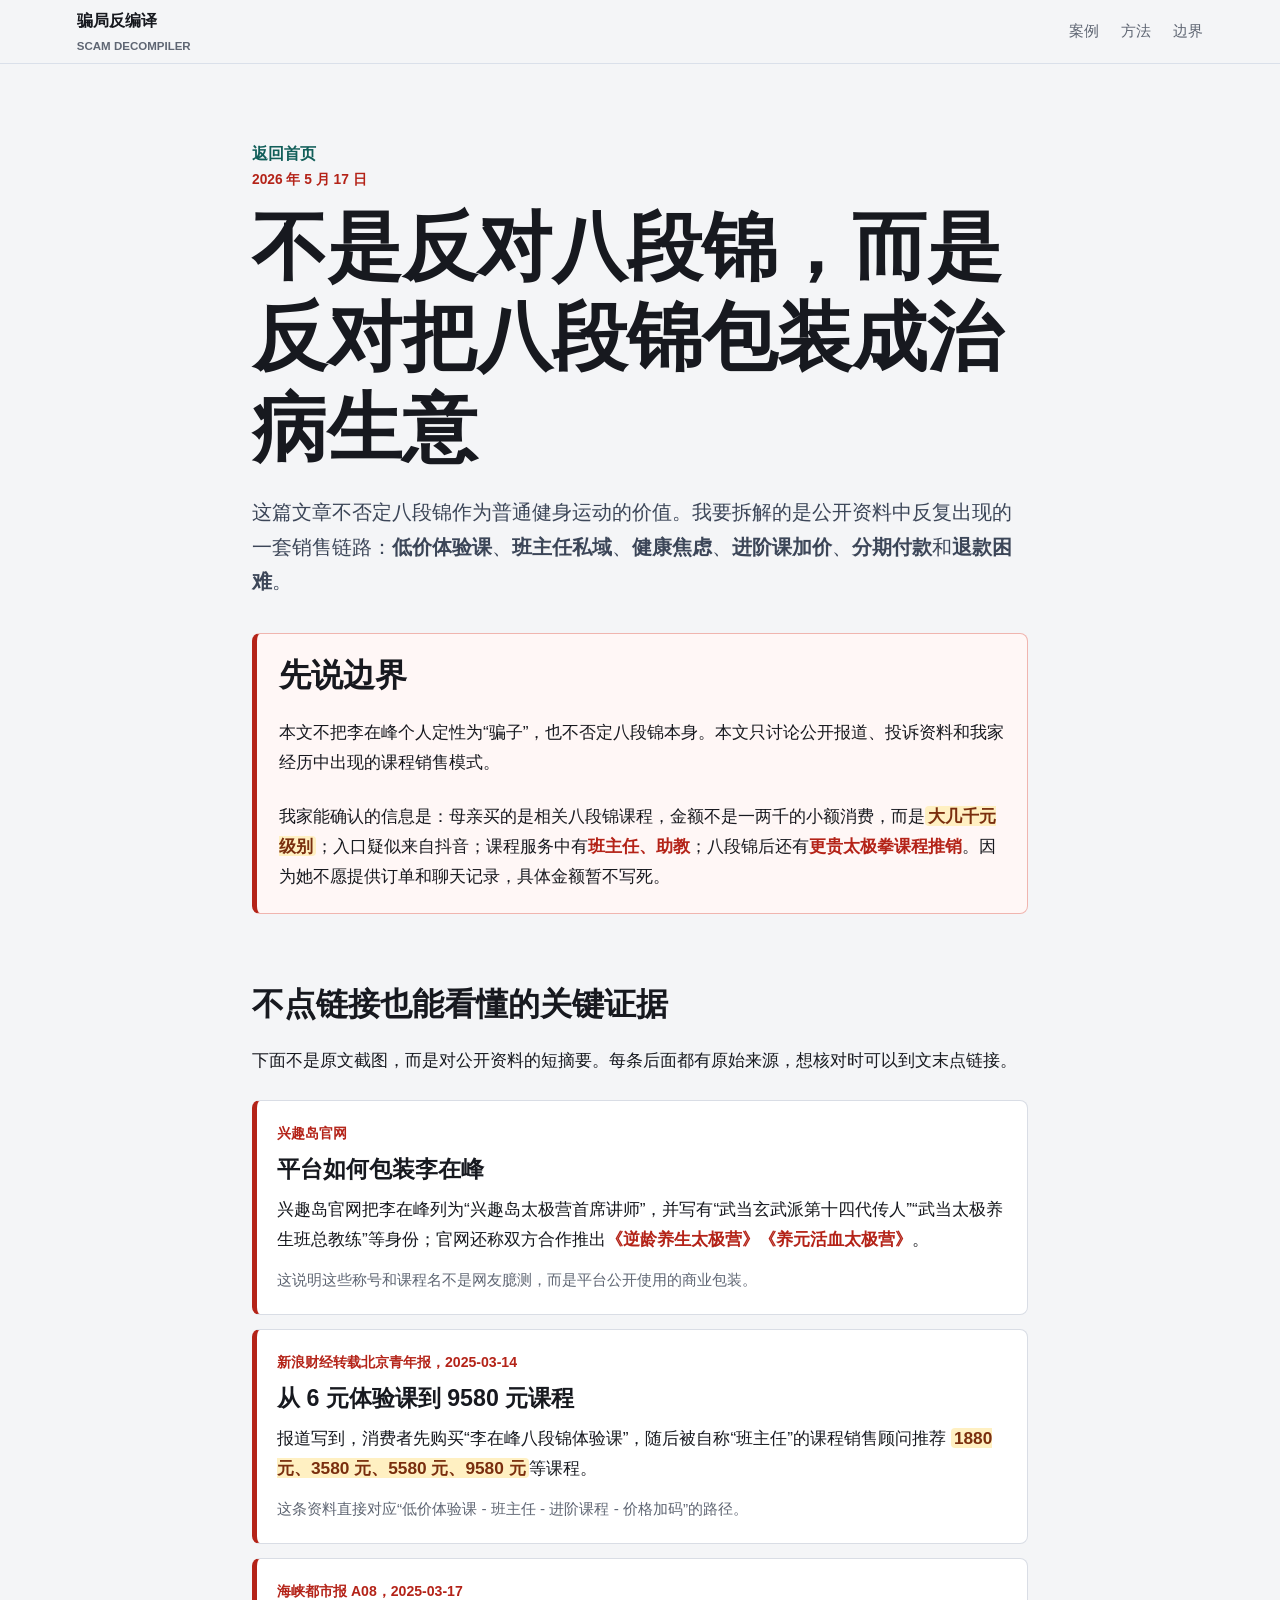
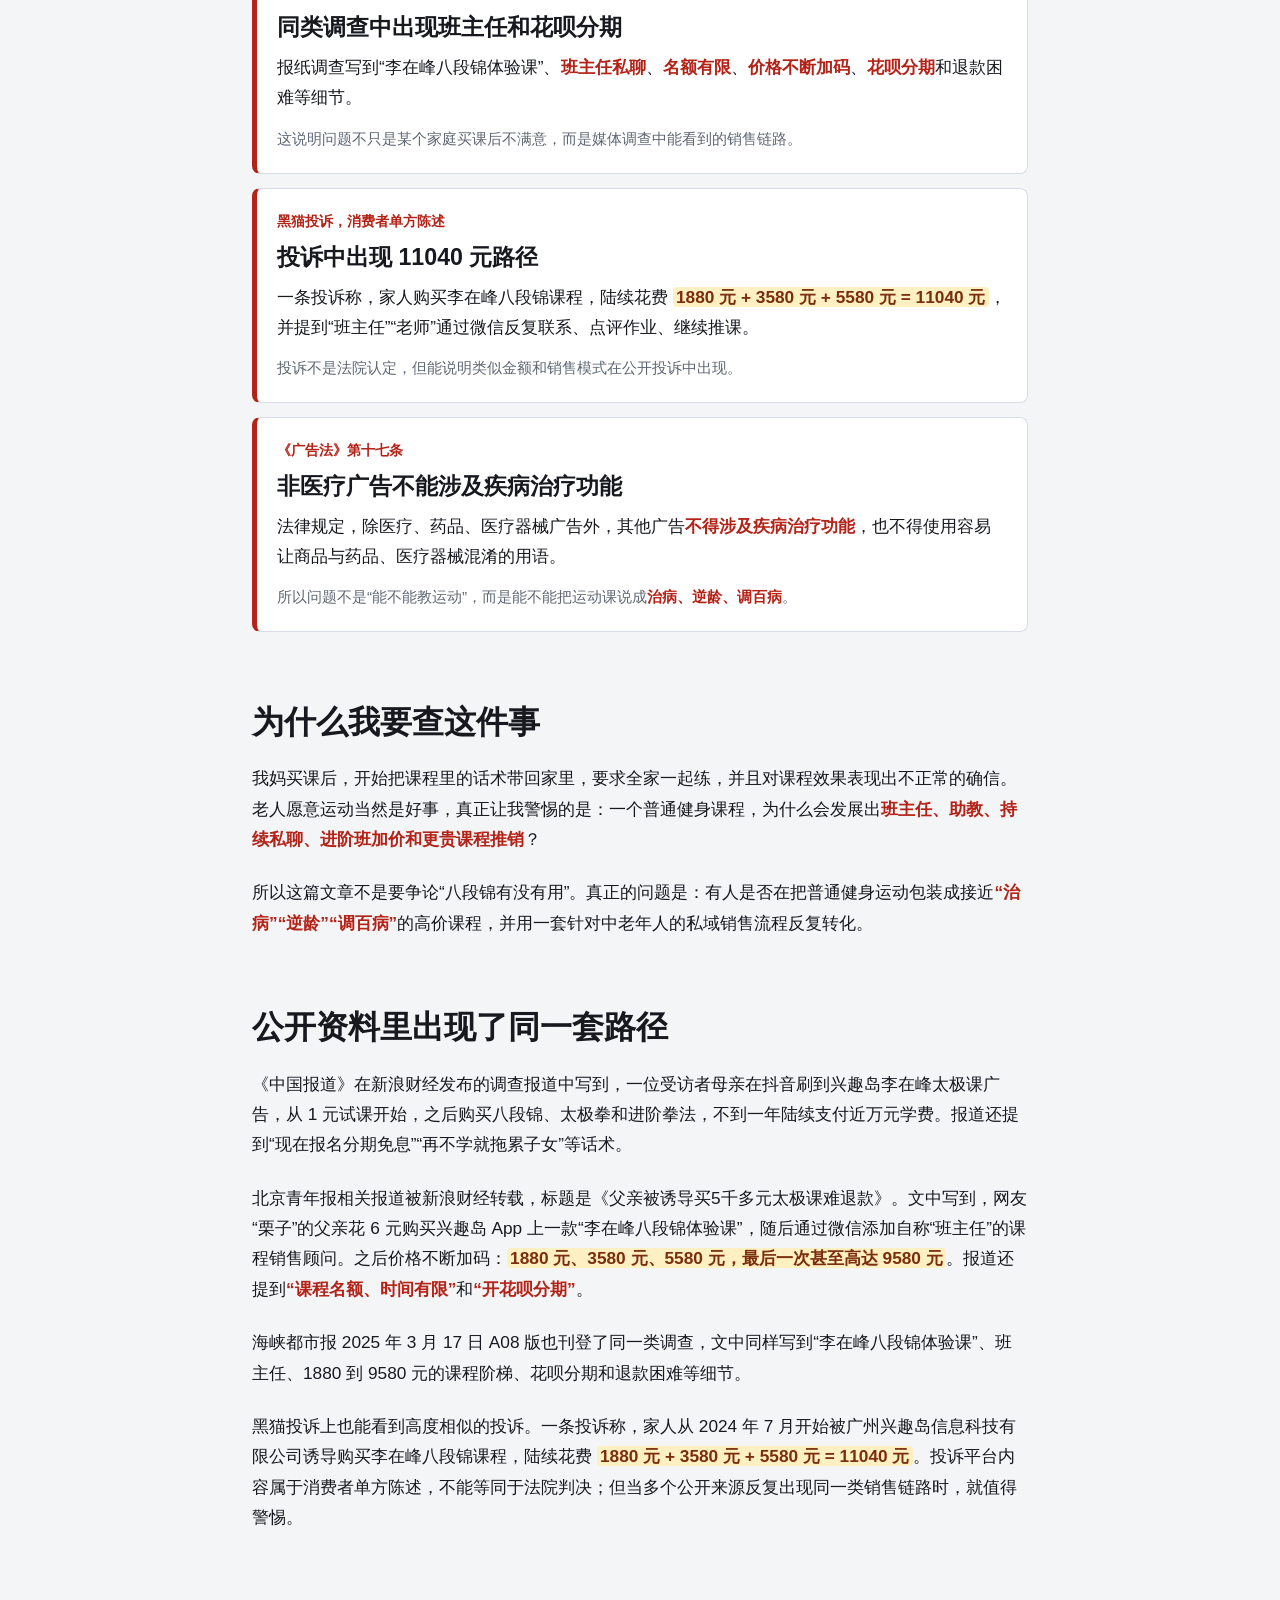
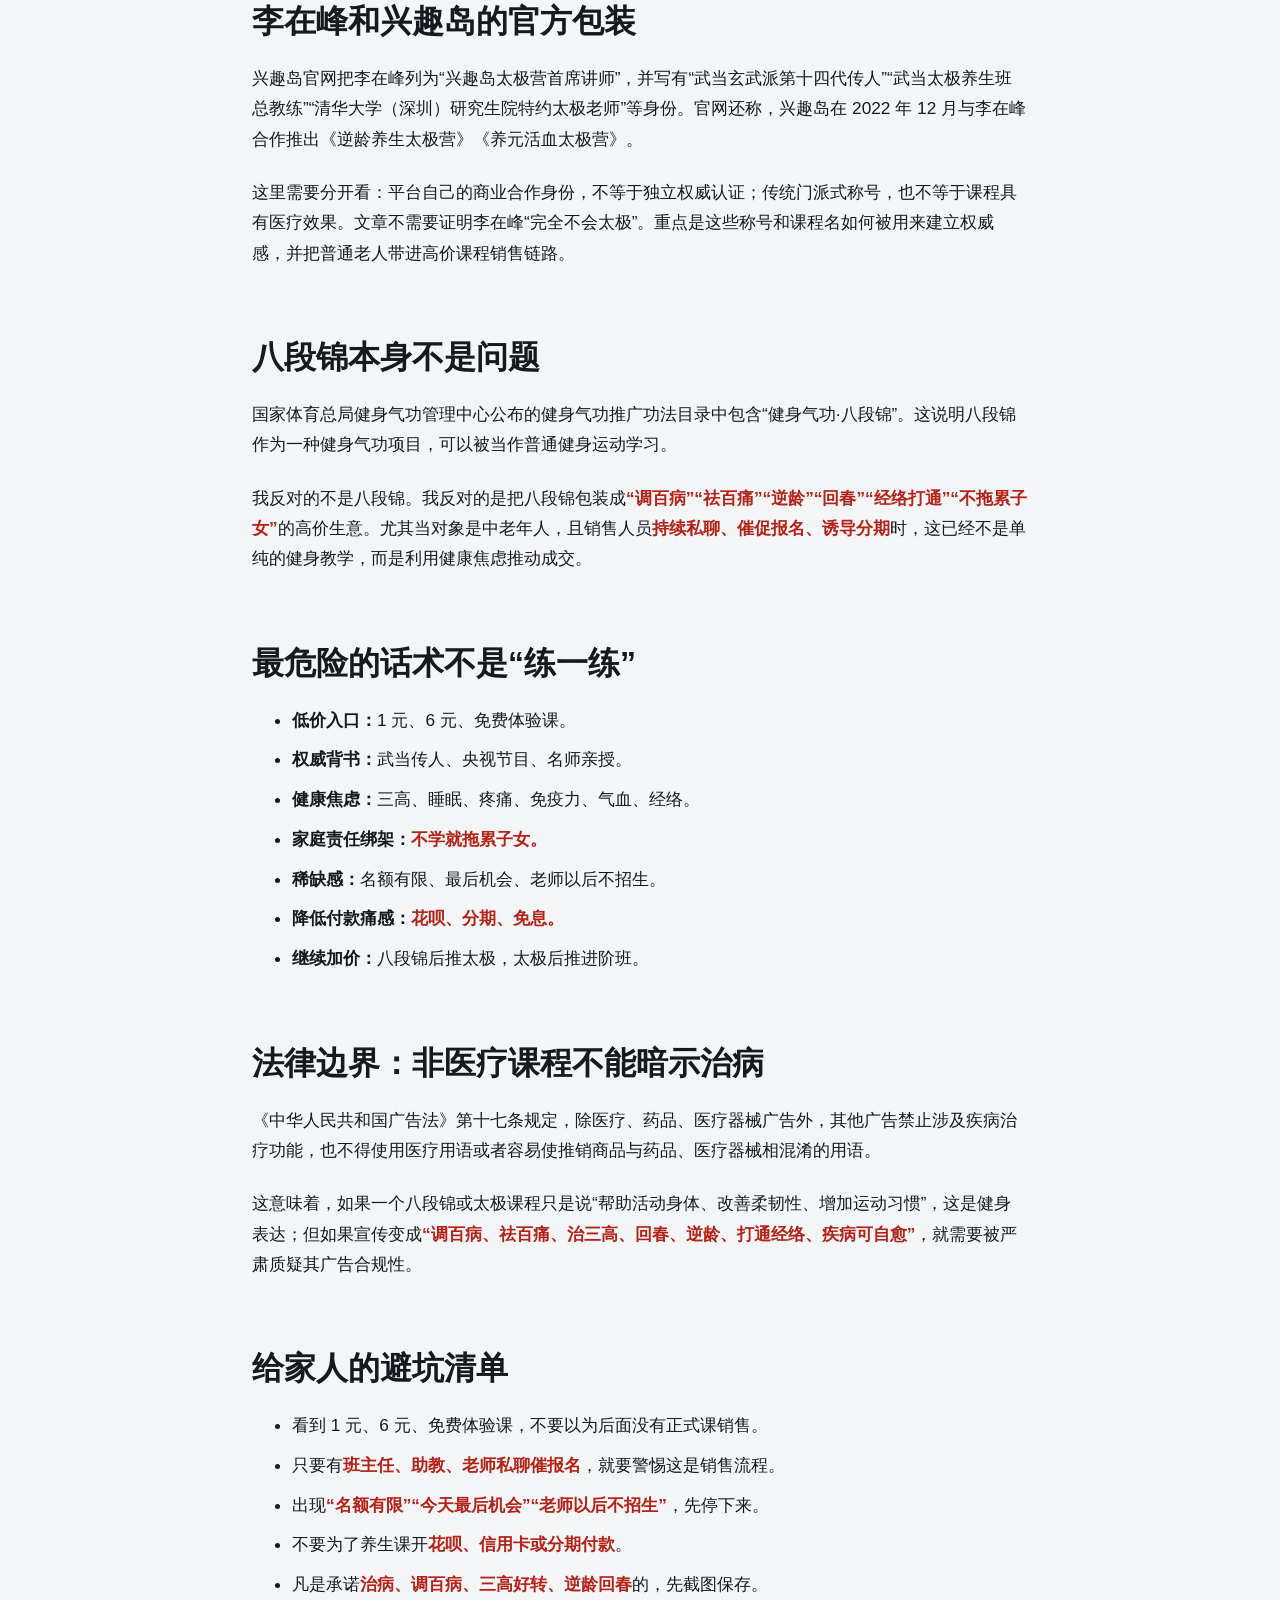
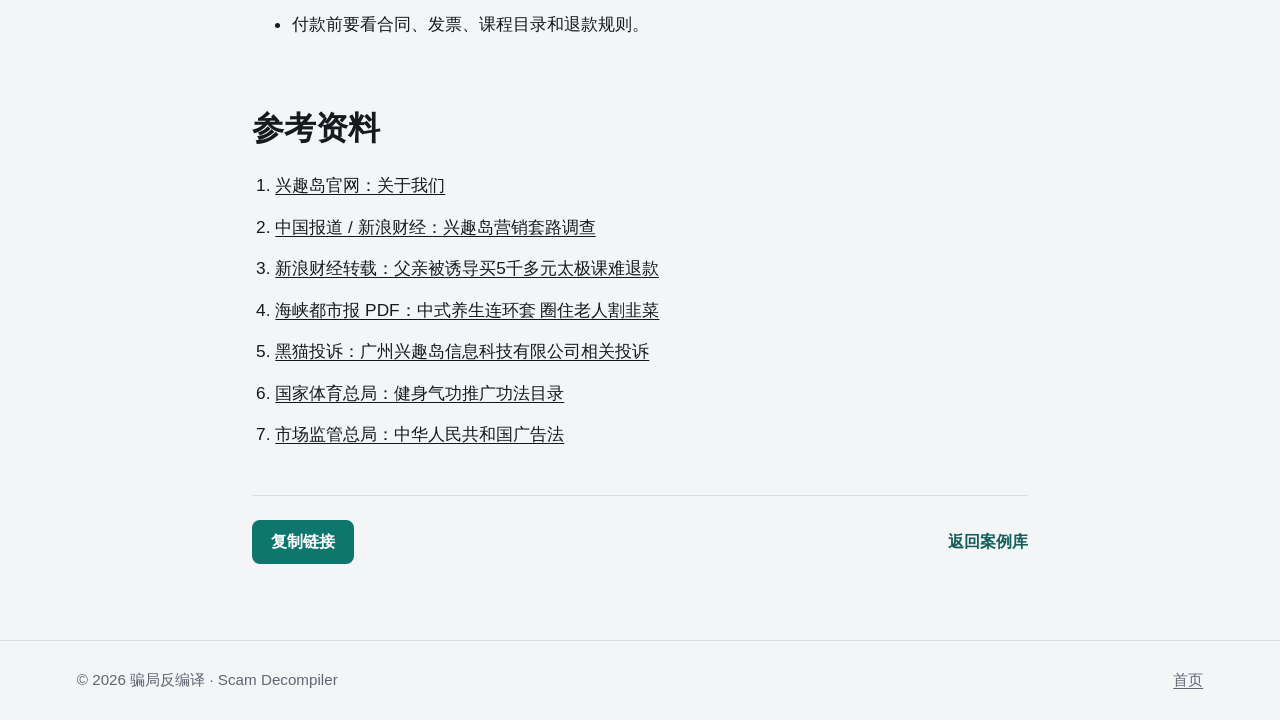
==== articles/li-zaifeng-baduanjin.html @ 398442a9 "Initial scam decompiler site" ====
<!doctype html>
<html lang="zh-CN">
<head>
  <meta charset="utf-8">
  <meta name="viewport" content="width=device-width, initial-scale=1">
  <title>不是反对八段锦，而是反对把八段锦包装成治病生意 · 骗局反编译</title>
  <meta name="description" content="拆解李在峰 / 兴趣岛八段锦和太极课公开资料中出现的低价体验、班主任私域、进阶课加价、健康焦虑和退款困难模式。">
  <link rel="canonical" href="https://scam-decompiler.github.io/articles/li-zaifeng-baduanjin.html">

  <meta property="og:type" content="article">
  <meta property="og:locale" content="zh_CN">
  <meta property="og:site_name" content="骗局反编译">
  <meta property="og:title" content="不是反对八段锦，而是反对把八段锦包装成治病生意">
  <meta property="og:description" content="从公开报道和投诉资料看低价体验课、班主任、进阶课加价、花呗分期和健康焦虑话术。">
  <meta property="og:url" content="https://scam-decompiler.github.io/articles/li-zaifeng-baduanjin.html">
  <meta property="og:image" content="https://scam-decompiler.github.io/assets/share-cover.png">
  <meta property="og:image:width" content="1200">
  <meta property="og:image:height" content="630">
  <meta property="og:image:alt" content="骗局反编译封面图，展示证据线索、风险标记和骗局流程拆解">
  <meta property="article:published_time" content="2026-05-17T09:00:00+01:00">
  <meta property="article:author" content="Scam Decompiler">

  <link rel="stylesheet" href="../styles.css">
</head>
<body>
  <header class="site-header">
    <a class="brand" href="../index.html" aria-label="骗局反编译首页">
      <span>骗局反编译</span>
      <small>Scam Decompiler</small>
    </a>
    <nav class="nav" aria-label="主导航">
      <a href="../index.html#cases">案例</a>
      <a href="../index.html#method">方法</a>
      <a href="../index.html#notice">边界</a>
    </nav>
  </header>

  <main>
    <article class="post">
      <header class="post-header">
        <a class="back-link" href="../index.html">返回首页</a>
        <p class="meta">2026 年 5 月 17 日</p>
        <h1>不是反对八段锦，而是反对把八段锦包装成治病生意</h1>
        <p class="post-summary">这篇文章不否定八段锦作为普通健身运动的价值。我要拆解的是公开资料中反复出现的一套销售链路：<strong>低价体验课</strong>、<strong>班主任私域</strong>、<strong>健康焦虑</strong>、<strong>进阶课加价</strong>、<strong>分期付款</strong>和<strong>退款困难</strong>。</p>
      </header>

      <div class="post-body">
        <aside class="risk-box">
          <h2>先说边界</h2>
          <p>本文不把李在峰个人定性为“骗子”，也不否定八段锦本身。本文只讨论公开报道、投诉资料和我家经历中出现的课程销售模式。</p>
          <p>我家能确认的信息是：母亲买的是相关八段锦课程，金额不是一两千的小额消费，而是<span class="mark">大几千元级别</span>；入口疑似来自抖音；课程服务中有<span class="danger">班主任、助教</span>；八段锦后还有<span class="danger">更贵太极拳课程推销</span>。因为她不愿提供订单和聊天记录，具体金额暂不写死。</p>
        </aside>

        <h2>不点链接也能看懂的关键证据</h2>
        <p>下面不是原文截图，而是对公开资料的短摘要。每条后面都有原始来源，想核对时可以到文末点链接。</p>

        <div class="evidence-list">
          <article>
            <p class="evidence-source">兴趣岛官网</p>
            <h3>平台如何包装李在峰</h3>
            <p>兴趣岛官网把李在峰列为“兴趣岛太极营首席讲师”，并写有“武当玄武派第十四代传人”“武当太极养生班总教练”等身份；官网还称双方合作推出<span class="danger">《逆龄养生太极营》</span><span class="danger">《养元活血太极营》</span>。</p>
            <p class="evidence-note">这说明这些称号和课程名不是网友臆测，而是平台公开使用的商业包装。</p>
          </article>

          <article>
            <p class="evidence-source">新浪财经转载北京青年报，2025-03-14</p>
            <h3>从 6 元体验课到 9580 元课程</h3>
            <p>报道写到，消费者先购买“李在峰八段锦体验课”，随后被自称“班主任”的课程销售顾问推荐 <span class="mark">1880 元、3580 元、5580 元、9580 元</span>等课程。</p>
            <p class="evidence-note">这条资料直接对应“低价体验课 - 班主任 - 进阶课程 - 价格加码”的路径。</p>
          </article>

          <article>
            <p class="evidence-source">海峡都市报 A08，2025-03-17</p>
            <h3>同类调查中出现班主任和花呗分期</h3>
            <p>报纸调查写到“李在峰八段锦体验课”、<span class="danger">班主任私聊</span>、<span class="danger">名额有限</span>、<span class="danger">价格不断加码</span>、<span class="danger">花呗分期</span>和退款困难等细节。</p>
            <p class="evidence-note">这说明问题不只是某个家庭买课后不满意，而是媒体调查中能看到的销售链路。</p>
          </article>

          <article>
            <p class="evidence-source">黑猫投诉，消费者单方陈述</p>
            <h3>投诉中出现 11040 元路径</h3>
            <p>一条投诉称，家人购买李在峰八段锦课程，陆续花费 <span class="mark">1880 元 + 3580 元 + 5580 元 = 11040 元</span>，并提到“班主任”“老师”通过微信反复联系、点评作业、继续推课。</p>
            <p class="evidence-note">投诉不是法院认定，但能说明类似金额和销售模式在公开投诉中出现。</p>
          </article>

          <article>
            <p class="evidence-source">《广告法》第十七条</p>
            <h3>非医疗广告不能涉及疾病治疗功能</h3>
            <p>法律规定，除医疗、药品、医疗器械广告外，其他广告<span class="danger">不得涉及疾病治疗功能</span>，也不得使用容易让商品与药品、医疗器械混淆的用语。</p>
            <p class="evidence-note">所以问题不是“能不能教运动”，而是能不能把运动课说成<span class="danger">治病、逆龄、调百病</span>。</p>
          </article>
        </div>

        <h2>为什么我要查这件事</h2>
        <p>我妈买课后，开始把课程里的话术带回家里，要求全家一起练，并且对课程效果表现出不正常的确信。老人愿意运动当然是好事，真正让我警惕的是：一个普通健身课程，为什么会发展出<span class="danger">班主任、助教、持续私聊、进阶班加价和更贵课程推销</span>？</p>

        <p>所以这篇文章不是要争论“八段锦有没有用”。真正的问题是：有人是否在把普通健身运动包装成接近<span class="danger">“治病”“逆龄”“调百病”</span>的高价课程，并用一套针对中老年人的私域销售流程反复转化。</p>

        <h2>公开资料里出现了同一套路径</h2>
        <p>《中国报道》在新浪财经发布的调查报道中写到，一位受访者母亲在抖音刷到兴趣岛李在峰太极课广告，从 1 元试课开始，之后购买八段锦、太极拳和进阶拳法，不到一年陆续支付近万元学费。报道还提到“现在报名分期免息”“再不学就拖累子女”等话术。</p>

        <p>北京青年报相关报道被新浪财经转载，标题是《父亲被诱导买5千多元太极课难退款》。文中写到，网友“栗子”的父亲花 6 元购买兴趣岛 App 上一款“李在峰八段锦体验课”，随后通过微信添加自称“班主任”的课程销售顾问。之后价格不断加码：<span class="mark">1880 元、3580 元、5580 元，最后一次甚至高达 9580 元</span>。报道还提到<span class="danger">“课程名额、时间有限”</span>和<span class="danger">“开花呗分期”</span>。</p>

        <p>海峡都市报 2025 年 3 月 17 日 A08 版也刊登了同一类调查，文中同样写到“李在峰八段锦体验课”、班主任、1880 到 9580 元的课程阶梯、花呗分期和退款困难等细节。</p>

        <p>黑猫投诉上也能看到高度相似的投诉。一条投诉称，家人从 2024 年 7 月开始被广州兴趣岛信息科技有限公司诱导购买李在峰八段锦课程，陆续花费 <span class="mark">1880 元 + 3580 元 + 5580 元 = 11040 元</span>。投诉平台内容属于消费者单方陈述，不能等同于法院判决；但当多个公开来源反复出现同一类销售链路时，就值得警惕。</p>

        <h2>李在峰和兴趣岛的官方包装</h2>
        <p>兴趣岛官网把李在峰列为“兴趣岛太极营首席讲师”，并写有“武当玄武派第十四代传人”“武当太极养生班总教练”“清华大学（深圳）研究生院特约太极老师”等身份。官网还称，兴趣岛在 2022 年 12 月与李在峰合作推出《逆龄养生太极营》《养元活血太极营》。</p>

        <p>这里需要分开看：平台自己的商业合作身份，不等于独立权威认证；传统门派式称号，也不等于课程具有医疗效果。文章不需要证明李在峰“完全不会太极”。重点是这些称号和课程名如何被用来建立权威感，并把普通老人带进高价课程销售链路。</p>

        <h2>八段锦本身不是问题</h2>
        <p>国家体育总局健身气功管理中心公布的健身气功推广功法目录中包含“健身气功·八段锦”。这说明八段锦作为一种健身气功项目，可以被当作普通健身运动学习。</p>

        <p>我反对的不是八段锦。我反对的是把八段锦包装成<span class="danger">“调百病”“祛百痛”“逆龄”“回春”“经络打通”“不拖累子女”</span>的高价生意。尤其当对象是中老年人，且销售人员<span class="danger">持续私聊、催促报名、诱导分期</span>时，这已经不是单纯的健身教学，而是利用健康焦虑推动成交。</p>

        <h2>最危险的话术不是“练一练”</h2>
        <ul>
          <li><strong>低价入口：</strong>1 元、6 元、免费体验课。</li>
          <li><strong>权威背书：</strong>武当传人、央视节目、名师亲授。</li>
          <li><strong>健康焦虑：</strong>三高、睡眠、疼痛、免疫力、气血、经络。</li>
          <li><strong>家庭责任绑架：</strong><span class="danger">不学就拖累子女。</span></li>
          <li><strong>稀缺感：</strong>名额有限、最后机会、老师以后不招生。</li>
          <li><strong>降低付款痛感：</strong><span class="danger">花呗、分期、免息。</span></li>
          <li><strong>继续加价：</strong>八段锦后推太极，太极后推进阶班。</li>
        </ul>

        <h2>法律边界：非医疗课程不能暗示治病</h2>
        <p>《中华人民共和国广告法》第十七条规定，除医疗、药品、医疗器械广告外，其他广告禁止涉及疾病治疗功能，也不得使用医疗用语或者容易使推销商品与药品、医疗器械相混淆的用语。</p>

        <p>这意味着，如果一个八段锦或太极课程只是说“帮助活动身体、改善柔韧性、增加运动习惯”，这是健身表达；但如果宣传变成<span class="danger">“调百病、祛百痛、治三高、回春、逆龄、打通经络、疾病可自愈”</span>，就需要被严肃质疑其广告合规性。</p>

        <h2>给家人的避坑清单</h2>
        <ul>
          <li>看到 1 元、6 元、免费体验课，不要以为后面没有正式课销售。</li>
          <li>只要有<span class="danger">班主任、助教、老师私聊催报名</span>，就要警惕这是销售流程。</li>
          <li>出现<span class="danger">“名额有限”“今天最后机会”“老师以后不招生”</span>，先停下来。</li>
          <li>不要为了养生课开<span class="danger">花呗、信用卡或分期付款</span>。</li>
          <li>凡是承诺<span class="danger">治病、调百病、三高好转、逆龄回春</span>的，先截图保存。</li>
          <li>付款前要看合同、发票、课程目录和退款规则。</li>
        </ul>

        <h2>参考资料</h2>
        <ol class="source-list">
          <li><a href="https://www.xingqudao.cn/about" target="_blank" rel="noopener">兴趣岛官网：关于我们</a></li>
          <li><a href="https://finance.sina.com.cn/chanjing/gsnews/2025-04-22/doc-inetzraw0890213.shtml" target="_blank" rel="noopener">中国报道 / 新浪财经：兴趣岛营销套路调查</a></li>
          <li><a href="https://finance.sina.com.cn/jjxw/2025-03-14/doc-inepqsvs4015266.shtml" target="_blank" rel="noopener">新浪财经转载：父亲被诱导买5千多元太极课难退款</a></li>
          <li><a href="https://hxdsb.fjdaily.com/pc/att/202503/17/68b7a41c-9c60-43f2-85d6-e7e9de621188.pdf" target="_blank" rel="noopener">海峡都市报 PDF：中式养生连环套 圈住老人割韭菜</a></li>
          <li><a href="https://tousu.sina.com.cn/grp_comp/view/G17377184439" target="_blank" rel="noopener">黑猫投诉：广州兴趣岛信息科技有限公司相关投诉</a></li>
          <li><a href="https://www.sport.gov.cn/n315/n20001395/c20007670/content.html" target="_blank" rel="noopener">国家体育总局：健身气功推广功法目录</a></li>
          <li><a href="https://www.samr.gov.cn/zw/zfxxgk/fdzdgknr/fgs/art/2023/art_5474cf75173c45d6a0379730fb4e8d97.html" target="_blank" rel="noopener">市场监管总局：中华人民共和国广告法</a></li>
        </ol>
      </div>

      <footer class="post-footer">
        <button class="copy-button" type="button" data-copy-link>复制链接</button>
        <a class="read-link" href="../index.html#cases">返回案例库</a>
      </footer>
    </article>
  </main>

  <footer class="site-footer">
    <p>© 2026 骗局反编译 · Scam Decompiler</p>
    <a href="../index.html">首页</a>
  </footer>

  <script src="../script.js"></script>
</body>
</html>
---- styles.css ----
:root {
  color-scheme: light;
  --bg: #f4f5f7;
  --paper: #ffffff;
  --ink: #17191f;
  --muted: #5f6673;
  --line: #d9dde5;
  --teal: #0f766e;
  --teal-dark: #115e59;
  --red: #b42318;
  --amber: #b7791f;
  --blue: #1f4e79;
  --shadow: 0 18px 42px rgba(23, 25, 31, 0.1);
  font-family: -apple-system, BlinkMacSystemFont, "Segoe UI", "PingFang SC", "Microsoft YaHei", "Noto Sans CJK SC", sans-serif;
}

* {
  box-sizing: border-box;
}

html {
  scroll-behavior: smooth;
}

body {
  margin: 0;
  color: var(--ink);
  background: var(--bg);
  line-height: 1.75;
}

a {
  color: inherit;
  text-decoration-thickness: 0.08em;
  text-underline-offset: 0.18em;
}

img {
  display: block;
  max-width: 100%;
}

.site-header {
  position: sticky;
  top: 0;
  z-index: 10;
  display: flex;
  align-items: center;
  justify-content: space-between;
  min-height: 64px;
  padding: 0 6vw;
  border-bottom: 1px solid rgba(216, 222, 232, 0.9);
  background: rgba(244, 245, 247, 0.94);
  backdrop-filter: blur(14px);
}

.brand {
  display: grid;
  gap: 1px;
  color: var(--ink);
  font-size: 1rem;
  font-weight: 800;
  letter-spacing: 0;
  text-decoration: none;
}

.brand small {
  color: var(--muted);
  font-size: 0.72rem;
  font-weight: 700;
  text-transform: uppercase;
}

.nav {
  display: flex;
  gap: 22px;
  color: var(--muted);
  font-size: 0.95rem;
}

.nav a {
  text-decoration: none;
}

.nav a:hover,
.brand:hover,
.read-link:hover,
.back-link:hover {
  color: var(--teal);
}

.hero {
  min-height: 72vh;
  padding: clamp(48px, 8vw, 94px) 6vw;
  border-bottom: 1px solid var(--line);
  background:
    linear-gradient(135deg, rgba(255,255,255,0.72), rgba(244,245,247,0.95)),
    repeating-linear-gradient(90deg, rgba(31,78,121,0.08) 0 1px, transparent 1px 80px),
    repeating-linear-gradient(0deg, rgba(15,118,110,0.06) 0 1px, transparent 1px 80px);
}

.hero-copy {
  max-width: 860px;
}

.eyebrow,
.meta {
  margin: 0 0 10px;
  color: var(--red);
  font-size: 0.86rem;
  font-weight: 700;
}

h1,
h2,
h3,
p {
  overflow-wrap: anywhere;
}

h1,
h2,
h3 {
  margin: 0;
  color: var(--ink);
  line-height: 1.2;
  letter-spacing: 0;
}

.hero h1 {
  max-width: 820px;
  font-size: clamp(2.8rem, 8vw, 6.5rem);
  line-height: 1.02;
}

.lead,
.post-summary {
  margin: 22px 0 0;
  color: #3c4658;
  font-size: clamp(1.04rem, 1.8vw, 1.24rem);
}

.hero-actions {
  display: flex;
  flex-wrap: wrap;
  gap: 12px;
  margin-top: 34px;
}

.button,
.copy-button {
  display: inline-flex;
  align-items: center;
  justify-content: center;
  min-height: 44px;
  padding: 0 18px;
  border: 1px solid transparent;
  border-radius: 8px;
  font: inherit;
  font-weight: 800;
  text-decoration: none;
  cursor: pointer;
}

.button.primary,
.copy-button {
  color: #fff;
  background: var(--teal);
}

.button.primary:hover,
.copy-button:hover {
  background: var(--teal-dark);
}

.button.secondary {
  color: var(--ink);
  border-color: var(--line);
  background: #fff;
}

.button.secondary:hover {
  border-color: var(--teal);
  color: var(--teal-dark);
}

.hero-media {
  margin: 0;
}

.hero-media img,
.post-cover {
  width: 100%;
  aspect-ratio: 1200 / 630;
  object-fit: cover;
  border: 1px solid var(--line);
  border-radius: 8px;
  box-shadow: var(--shadow);
}

.section {
  padding: clamp(48px, 8vw, 92px) 6vw;
}

.section-head {
  max-width: 680px;
  margin-bottom: 28px;
}

.section h2 {
  font-size: clamp(1.8rem, 4vw, 3.2rem);
}

.article-list {
  display: grid;
  grid-template-columns: repeat(auto-fit, minmax(min(100%, 280px), 1fr));
  gap: 18px;
}

.article-card {
  display: flex;
  min-height: 260px;
  flex-direction: column;
  justify-content: space-between;
  padding: 24px;
  border: 1px solid var(--line);
  border-radius: 8px;
  background: var(--paper);
}

.article-card.featured {
  border-top: 5px solid var(--red);
}

.article-card h3 {
  margin: 0 0 12px;
  font-size: clamp(1.18rem, 2vw, 1.55rem);
}

.article-card h3 a {
  text-decoration: none;
}

.article-card p:not(.meta) {
  margin: 0;
  color: var(--muted);
}

.read-link,
.back-link {
  color: var(--teal-dark);
  font-weight: 800;
  text-decoration: none;
}

.method {
  border-top: 1px solid var(--line);
  background: #fff;
}

.method-grid {
  display: grid;
  grid-template-columns: repeat(4, minmax(0, 1fr));
  gap: 16px;
}

.method-grid article {
  min-height: 260px;
  padding: 22px;
  border: 1px solid var(--line);
  border-radius: 8px;
  background: #fbfcfe;
}

.method-grid span {
  display: inline-block;
  margin-bottom: 34px;
  color: var(--red);
  font-size: 0.82rem;
  font-weight: 900;
}

.method-grid h3 {
  margin-bottom: 12px;
  font-size: 1.16rem;
}

.method-grid p {
  margin: 0;
  color: var(--muted);
}

.notice {
  background: #17191f;
}

.notice-panel {
  display: grid;
  grid-template-columns: minmax(0, 0.8fr) minmax(280px, 1.2fr);
  gap: clamp(26px, 5vw, 64px);
  align-items: start;
  color: #fff;
}

.notice-panel h2 {
  color: #fff;
}

.notice-panel ul {
  margin: 0;
  padding-left: 1.2em;
  color: #d7dbe3;
}

.notice-panel li + li,
.post-body li + li {
  margin-top: 0.55em;
}

.notes {
  display: grid;
  gap: 12px;
  margin: 0;
}

.notes div {
  display: grid;
  grid-template-columns: 92px minmax(0, 1fr);
  gap: 16px;
  padding: 18px 0;
  border-bottom: 1px solid var(--line);
}

.notes dt {
  color: var(--ink);
  font-weight: 800;
}

.notes dd {
  margin: 0;
  color: var(--muted);
}

.site-footer {
  display: flex;
  justify-content: space-between;
  gap: 18px;
  padding: 26px 6vw;
  border-top: 1px solid var(--line);
  color: var(--muted);
  font-size: 0.95rem;
}

.site-footer p {
  margin: 0;
}

.post {
  max-width: 820px;
  margin: 0 auto;
  padding: clamp(34px, 6vw, 76px) 22px;
}

.post-header {
  margin-bottom: 34px;
}

.post-header h1 {
  margin-top: 10px;
  font-size: clamp(2.15rem, 6vw, 4.7rem);
}

.post-cover {
  margin-top: 30px;
}

.post-figure {
  margin: 30px 0 0;
}

.post-figure img {
  width: 100%;
  height: auto;
  border: 1px solid var(--line);
  border-radius: 8px;
  background: #fff;
  box-shadow: var(--shadow);
}

.post-figure figcaption {
  margin-top: 10px;
  color: var(--muted);
  font-size: 0.92rem;
  line-height: 1.55;
}

.post-body {
  font-size: 1.08rem;
}

.post-body p {
  margin: 0 0 1.35em;
}

.post-body h2 {
  margin: 2.2em 0 0.7em;
  font-size: clamp(1.42rem, 3vw, 2rem);
}

blockquote {
  margin: 2em 0;
  padding: 18px 22px;
  border-left: 4px solid var(--red);
  background: #fff5f4;
  color: #22313f;
}

blockquote p {
  margin: 0;
}

.post-footer {
  display: flex;
  flex-wrap: wrap;
  align-items: center;
  justify-content: space-between;
  gap: 16px;
  margin-top: 46px;
  padding-top: 24px;
  border-top: 1px solid var(--line);
}

.risk-box {
  margin: 0 0 2.4em;
  padding: 22px;
  border: 1px solid #f0b5af;
  border-left: 5px solid var(--red);
  border-radius: 8px;
  background: #fff7f6;
}

.risk-box h2 {
  margin-top: 0;
}

.risk-box p:last-child {
  margin-bottom: 0;
}

.commentary-post .post-body strong {
  color: var(--red);
  font-weight: 900;
}

.commentary-line {
  margin: 1.6em 0;
  padding: 18px 20px;
  border-left: 5px solid var(--teal);
  border-radius: 8px;
  background: #effaf8;
  color: #173d38;
  font-weight: 900;
}

.evidence-list {
  display: grid;
  gap: 14px;
  margin: 24px 0 2.2em;
}

.evidence-list article {
  margin: 0;
  padding: 20px;
  border: 1px solid var(--line);
  border-left: 5px solid var(--red);
  border-radius: 8px;
  background: #fff;
}

.evidence-list h3 {
  margin: 4px 0 10px;
  font-size: clamp(1.15rem, 2.4vw, 1.45rem);
}

.evidence-list p {
  margin-bottom: 0.75em;
}

.evidence-list p:last-child {
  margin-bottom: 0;
}

.evidence-source {
  color: var(--red);
  font-size: 0.88rem;
  font-weight: 900;
}

.evidence-note {
  color: var(--muted);
  font-size: 0.96rem;
}

.danger {
  color: var(--red);
  font-weight: 900;
}

.mark {
  display: inline;
  padding: 0 0.18em;
  border-radius: 4px;
  background: #fff0c2;
  color: #7a2e0e;
  font-weight: 900;
}

.source-list {
  padding-left: 1.35em;
}

.source-list li {
  margin-bottom: 0.65em;
}

@media (max-width: 900px) {
  .hero,
  .article-list,
  .method-grid,
  .notice-panel {
    grid-template-columns: 1fr;
  }

  .hero {
    min-height: auto;
  }
}

@media (max-width: 560px) {
  .site-header,
  .site-footer {
    padding-right: 18px;
    padding-left: 18px;
  }

  .site-header {
    align-items: flex-start;
    min-height: 76px;
    flex-direction: column;
    justify-content: center;
    gap: 4px;
  }

  .hero,
  .section {
    padding-right: 18px;
    padding-left: 18px;
  }

  .hero h1 {
    font-size: clamp(2.7rem, 20vw, 4.8rem);
  }

  .article-card {
    min-height: 220px;
    padding: 20px;
  }

  .notes div {
    grid-template-columns: 1fr;
    gap: 4px;
  }

  .site-footer {
    flex-direction: column;
  }
}
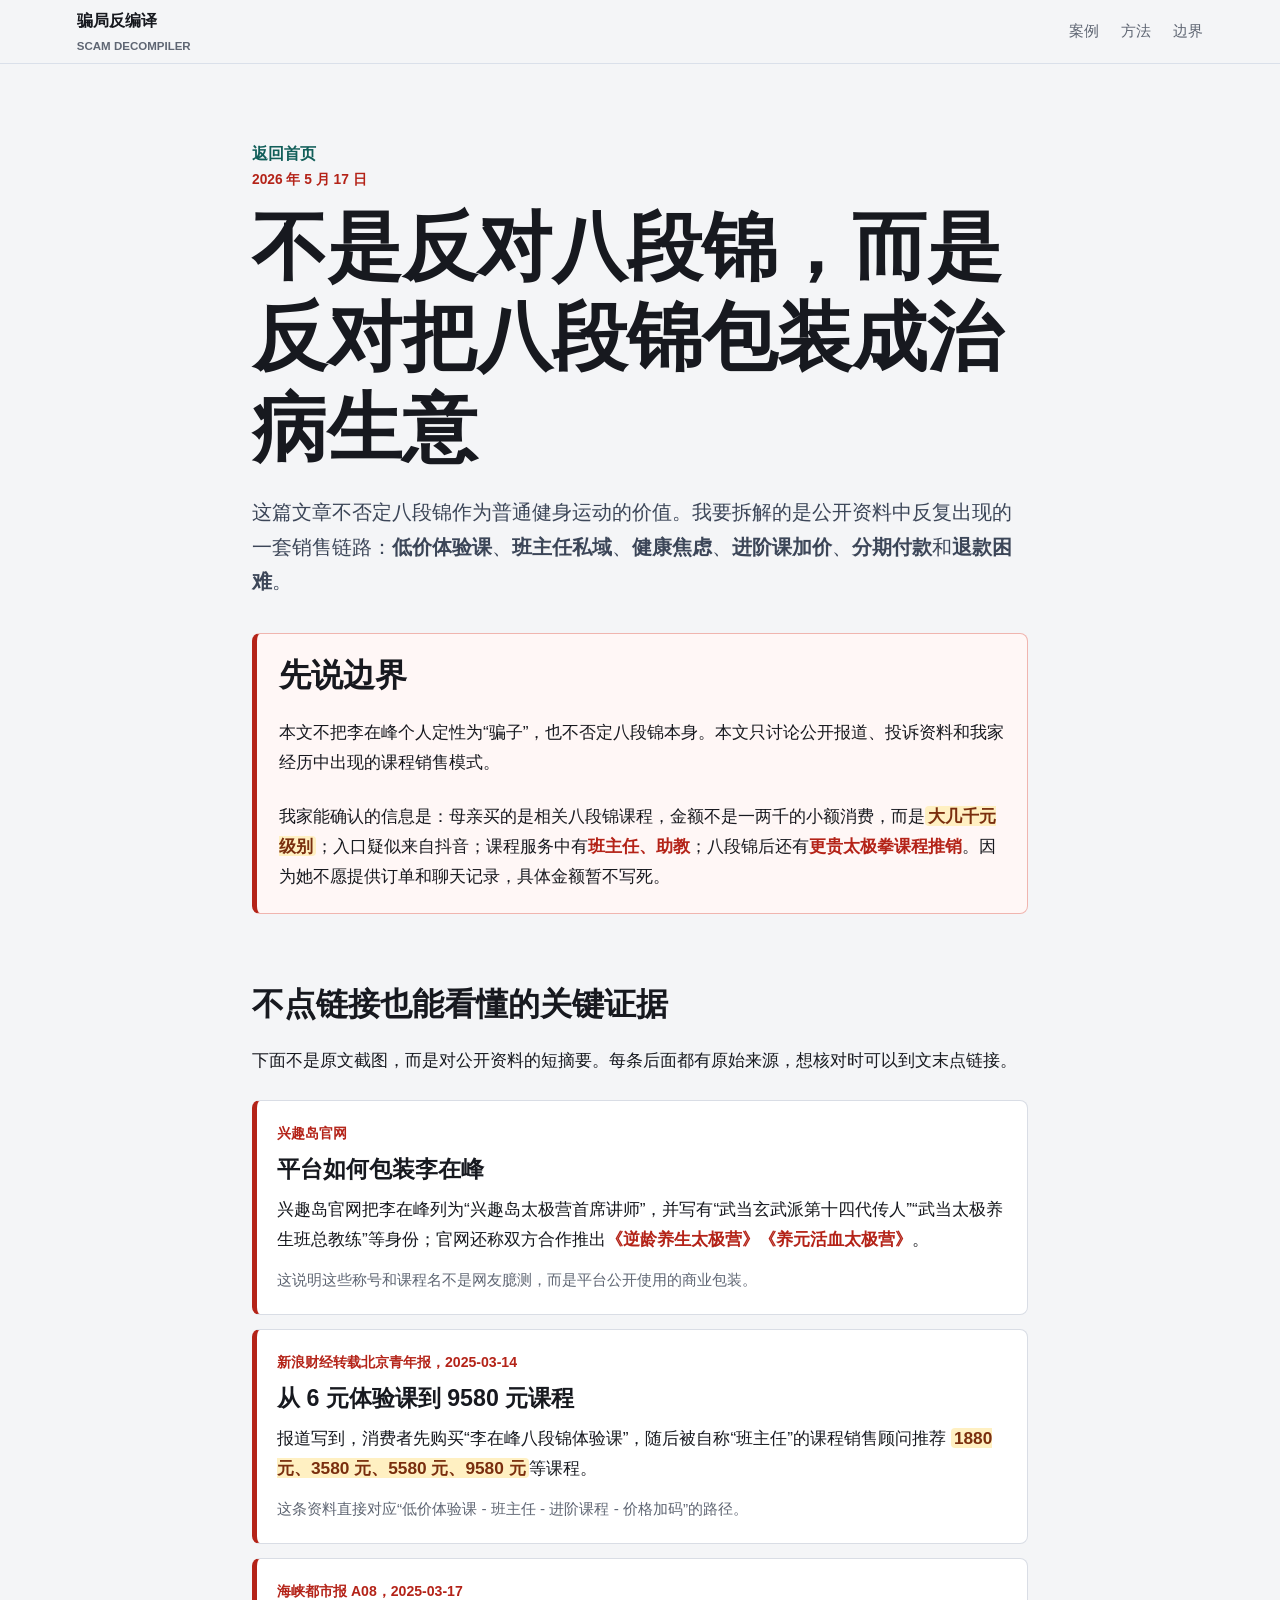
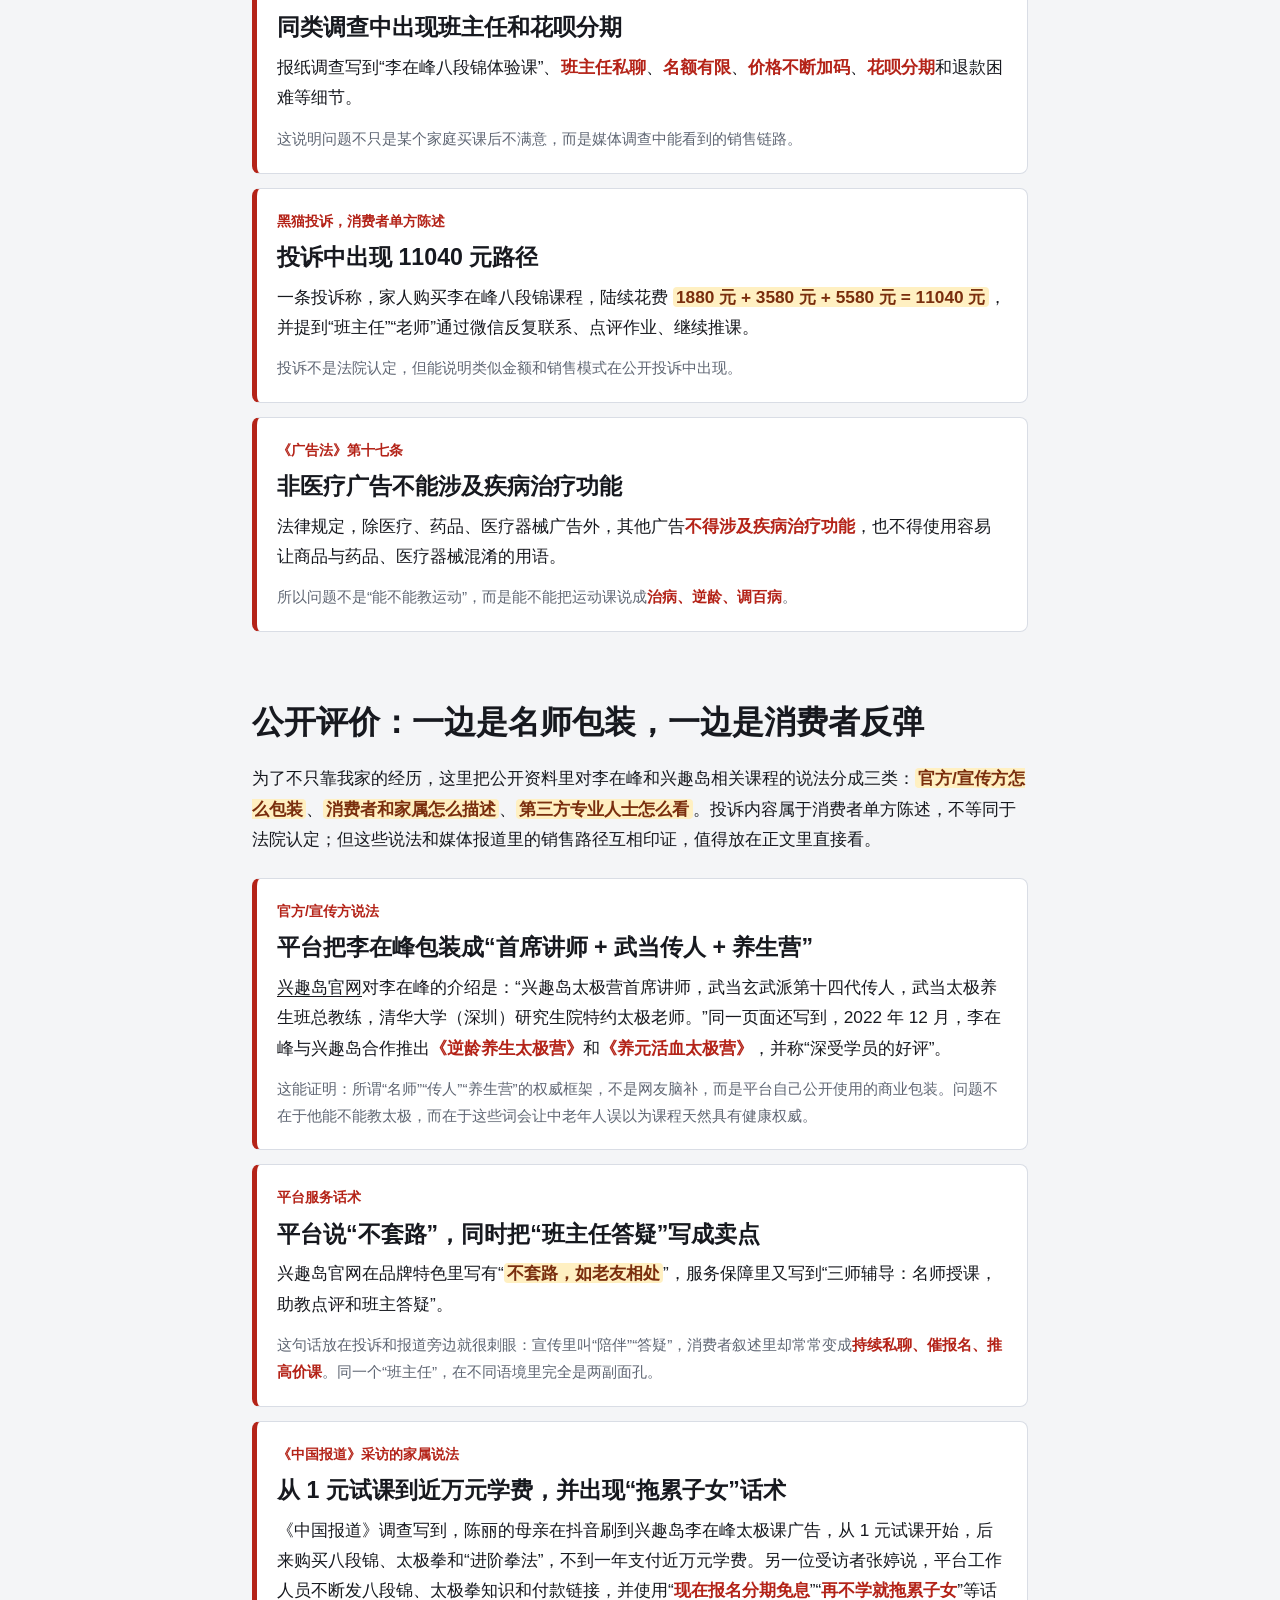
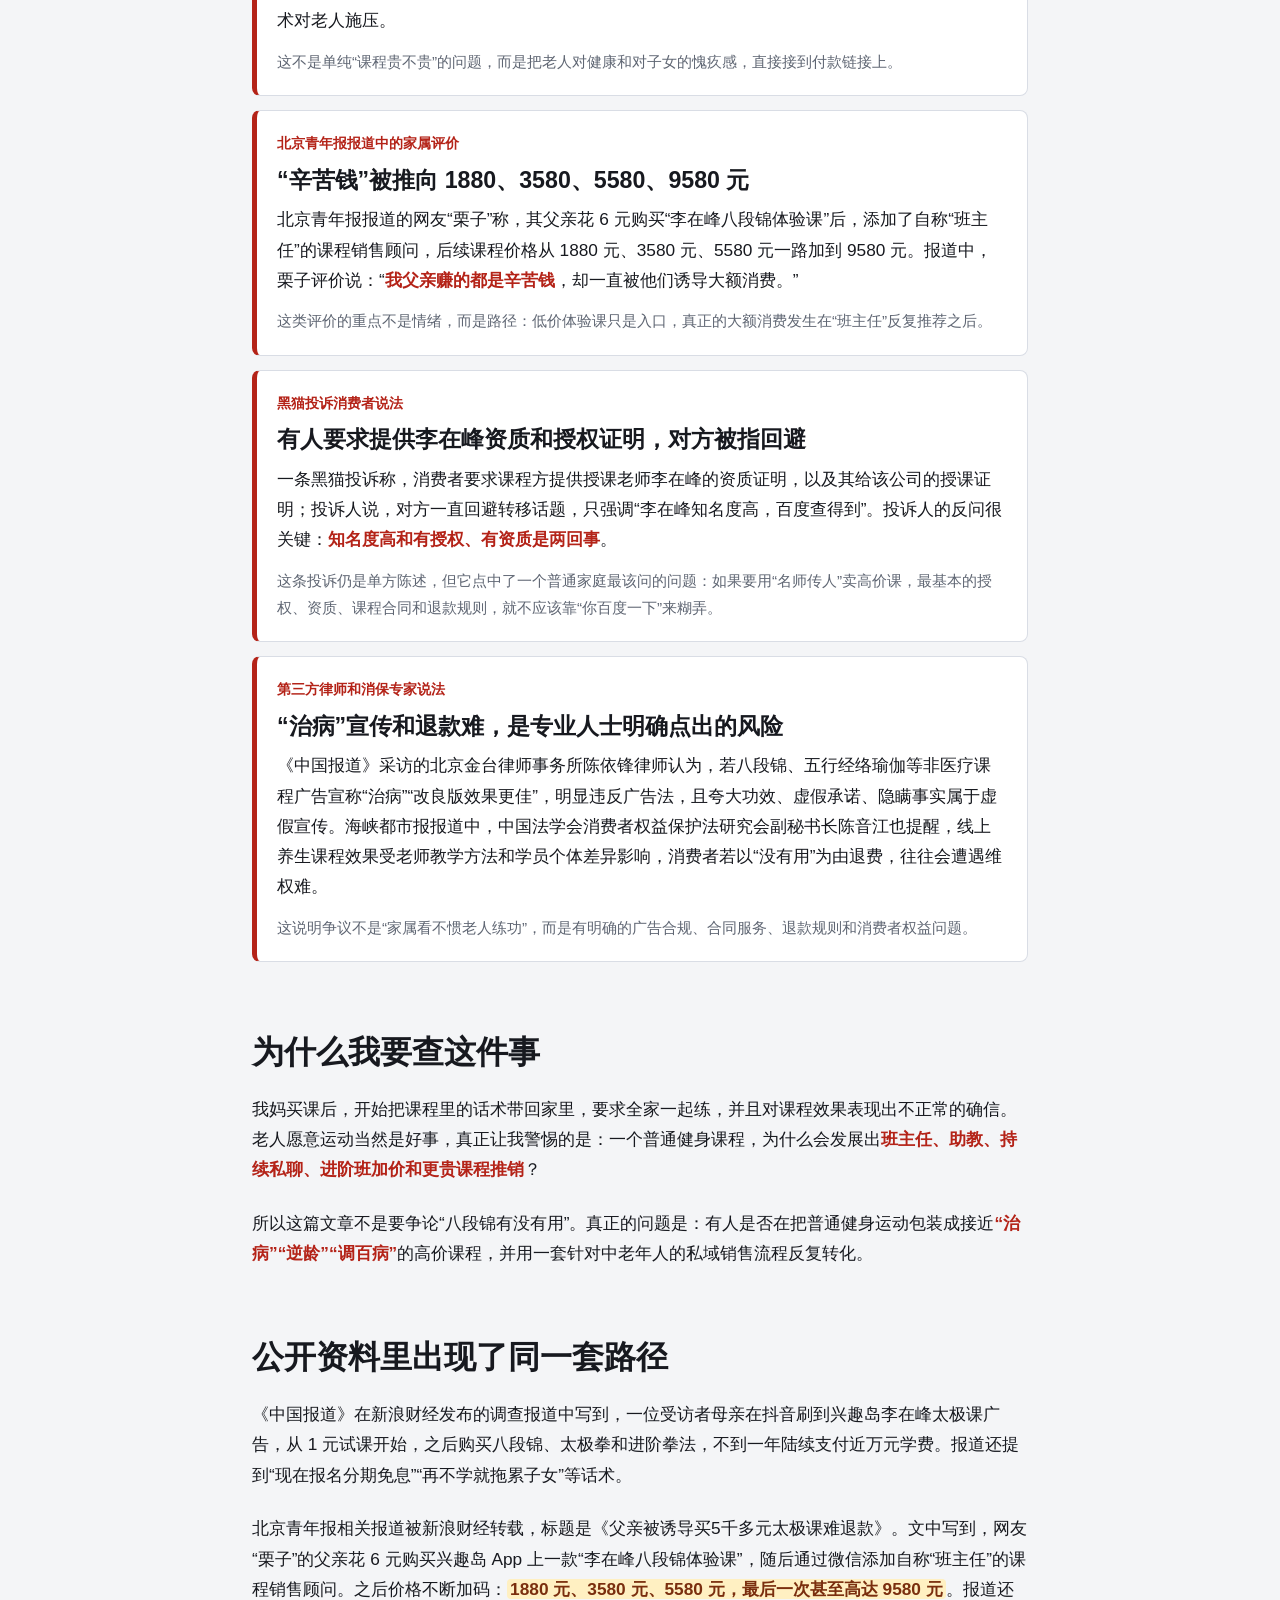
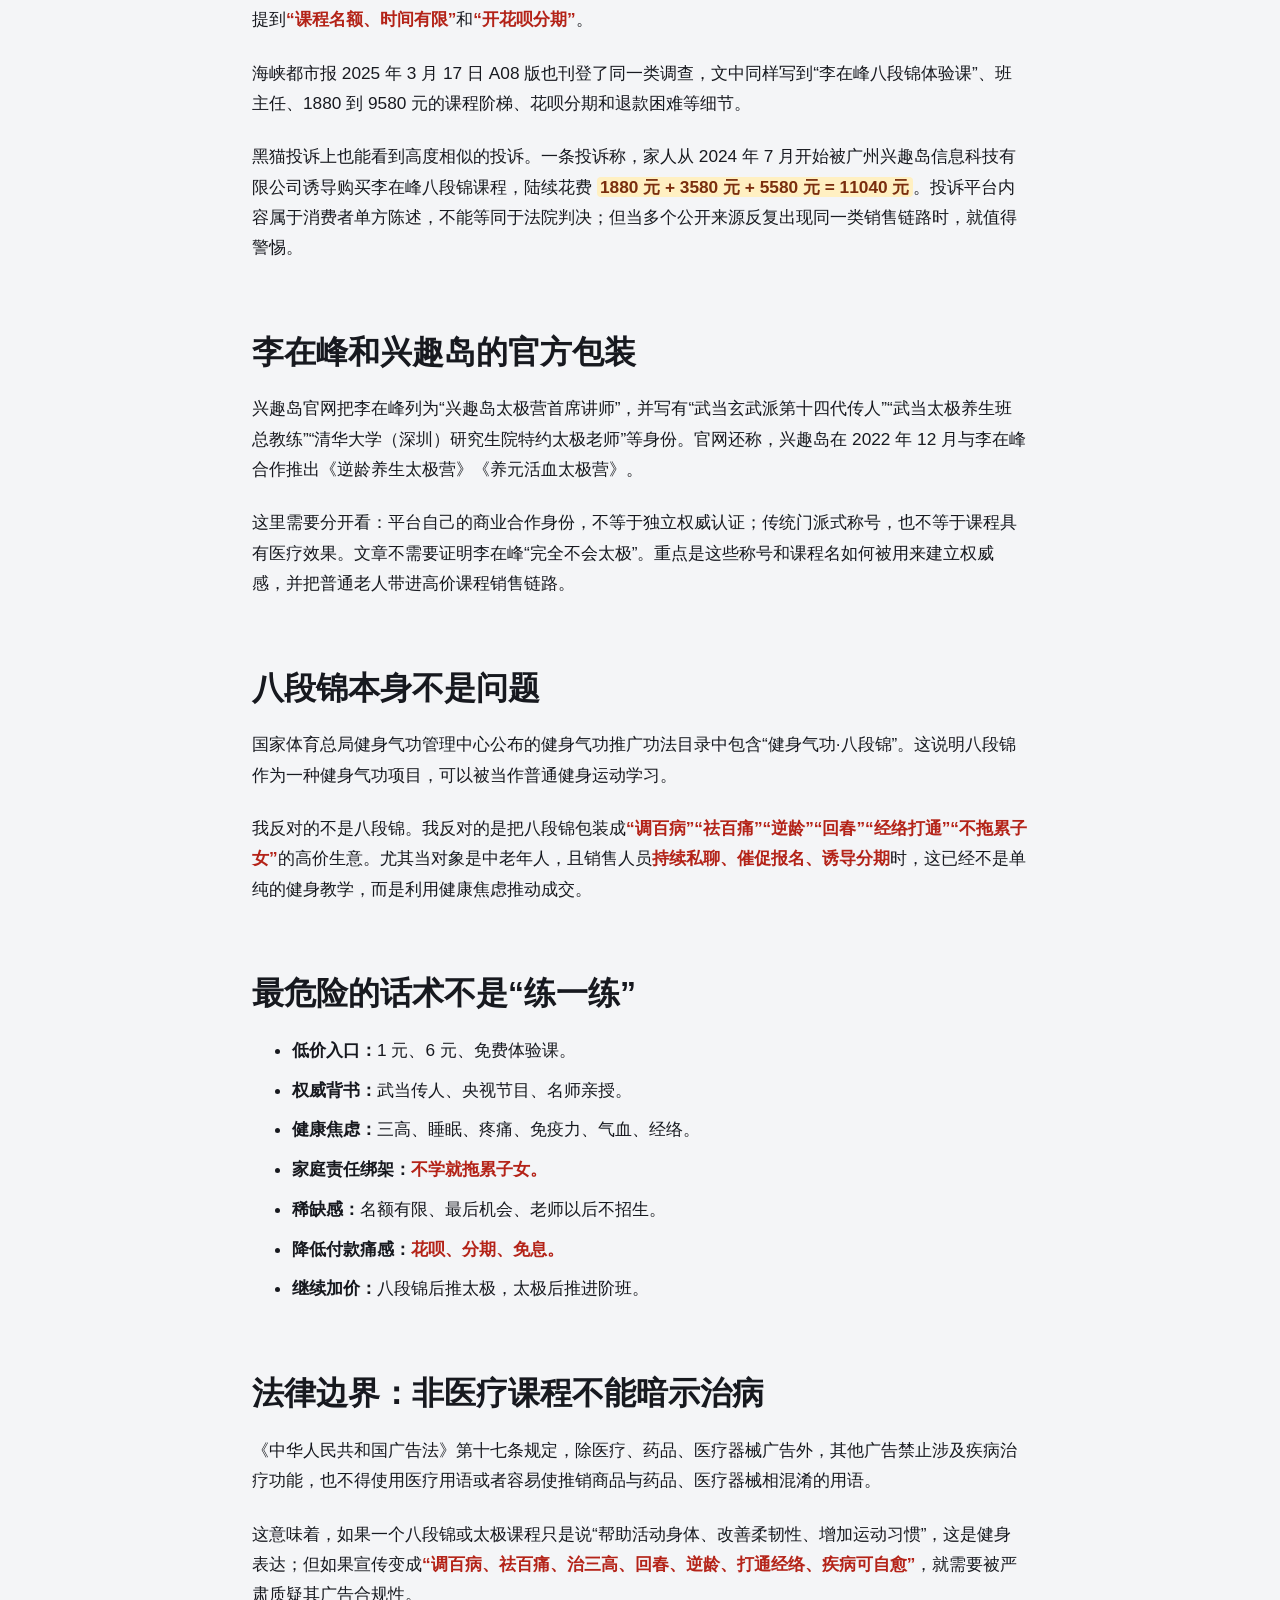
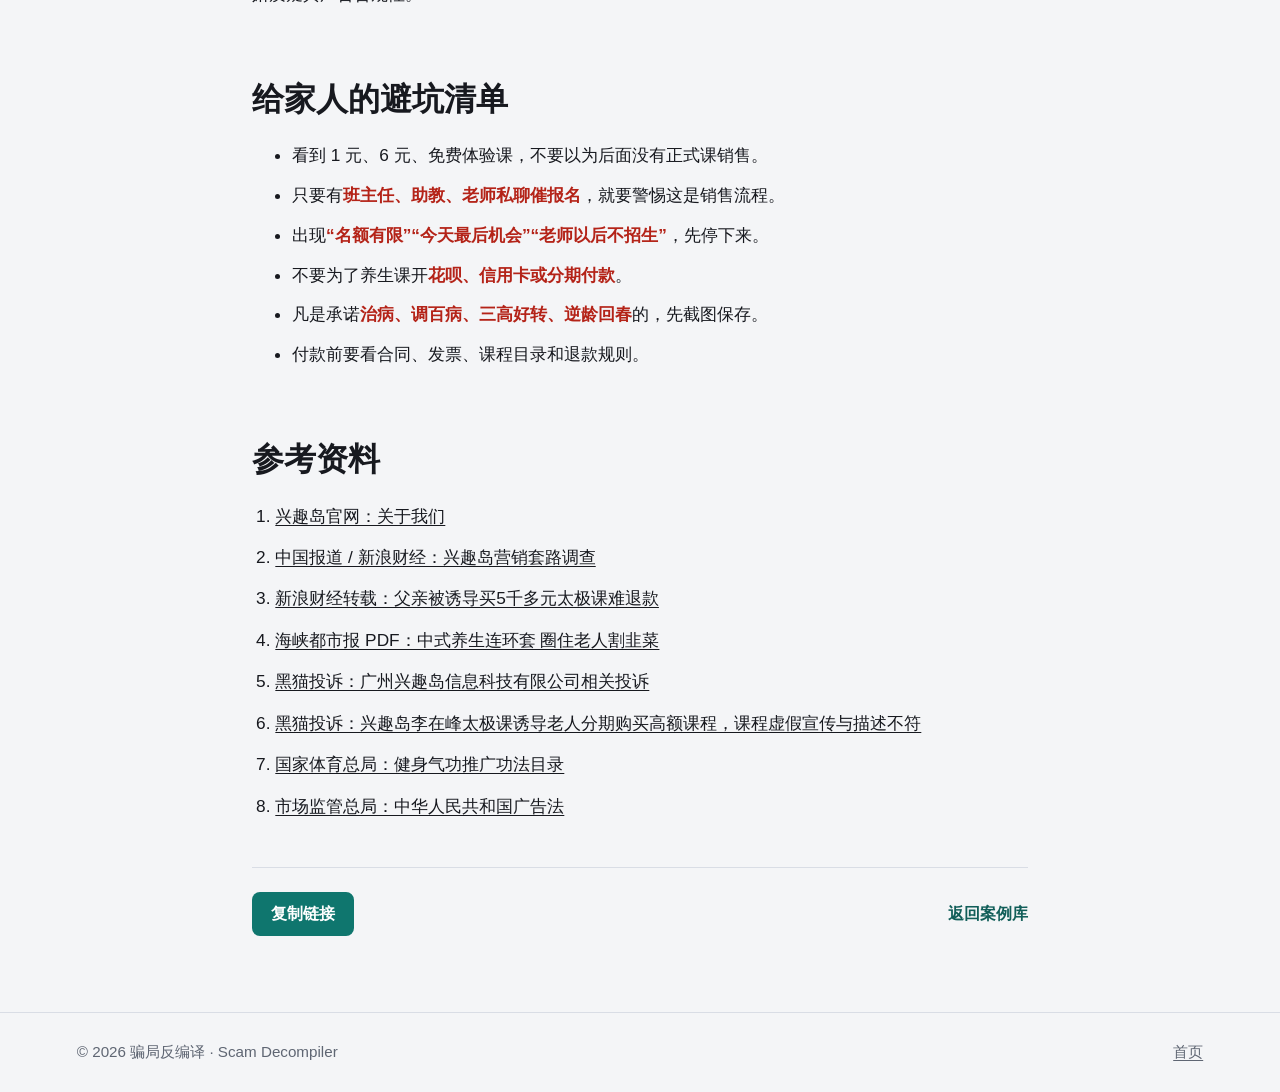
==== commit aa8b980b: "Add public commentary sources to Li Zaifeng article" ====
--- a/articles/li-zaifeng-baduanjin.html
+++ b/articles/li-zaifeng-baduanjin.html
@@ -91,6 +91,53 @@
           </article>
         </div>
 
+        <h2>公开评价：一边是名师包装，一边是消费者反弹</h2>
+        <p>为了不只靠我家的经历，这里把公开资料里对李在峰和兴趣岛相关课程的说法分成三类：<span class="mark">官方/宣传方怎么包装</span>、<span class="mark">消费者和家属怎么描述</span>、<span class="mark">第三方专业人士怎么看</span>。投诉内容属于消费者单方陈述，不等同于法院认定；但这些说法和媒体报道里的销售路径互相印证，值得放在正文里直接看。</p>
+
+        <div class="evidence-list">
+          <article>
+            <p class="evidence-source">官方/宣传方说法</p>
+            <h3>平台把李在峰包装成“首席讲师 + 武当传人 + 养生营”</h3>
+            <p><a href="https://www.xingqudao.cn/about" target="_blank" rel="noopener">兴趣岛官网</a>对李在峰的介绍是：“兴趣岛太极营首席讲师，武当玄武派第十四代传人，武当太极养生班总教练，清华大学（深圳）研究生院特约太极老师。”同一页面还写到，2022 年 12 月，李在峰与兴趣岛合作推出<span class="danger">《逆龄养生太极营》</span>和<span class="danger">《养元活血太极营》</span>，并称“深受学员的好评”。</p>
+            <p class="evidence-note">这能证明：所谓“名师”“传人”“养生营”的权威框架，不是网友脑补，而是平台自己公开使用的商业包装。问题不在于他能不能教太极，而在于这些词会让中老年人误以为课程天然具有健康权威。</p>
+          </article>
+
+          <article>
+            <p class="evidence-source">平台服务话术</p>
+            <h3>平台说“不套路”，同时把“班主任答疑”写成卖点</h3>
+            <p>兴趣岛官网在品牌特色里写有“<span class="mark">不套路，如老友相处</span>”，服务保障里又写到“三师辅导：名师授课，助教点评和班主答疑”。</p>
+            <p class="evidence-note">这句话放在投诉和报道旁边就很刺眼：宣传里叫“陪伴”“答疑”，消费者叙述里却常常变成<span class="danger">持续私聊、催报名、推高价课</span>。同一个“班主任”，在不同语境里完全是两副面孔。</p>
+          </article>
+
+          <article>
+            <p class="evidence-source">《中国报道》采访的家属说法</p>
+            <h3>从 1 元试课到近万元学费，并出现“拖累子女”话术</h3>
+            <p>《中国报道》调查写到，陈丽的母亲在抖音刷到兴趣岛李在峰太极课广告，从 1 元试课开始，后来购买八段锦、太极拳和“进阶拳法”，不到一年支付近万元学费。另一位受访者张婷说，平台工作人员不断发八段锦、太极拳知识和付款链接，并使用“<span class="danger">现在报名分期免息</span>”“<span class="danger">再不学就拖累子女</span>”等话术对老人施压。</p>
+            <p class="evidence-note">这不是单纯“课程贵不贵”的问题，而是把老人对健康和对子女的愧疚感，直接接到付款链接上。</p>
+          </article>
+
+          <article>
+            <p class="evidence-source">北京青年报报道中的家属评价</p>
+            <h3>“辛苦钱”被推向 1880、3580、5580、9580 元</h3>
+            <p>北京青年报报道的网友“栗子”称，其父亲花 6 元购买“李在峰八段锦体验课”后，添加了自称“班主任”的课程销售顾问，后续课程价格从 1880 元、3580 元、5580 元一路加到 9580 元。报道中，栗子评价说：“<span class="danger">我父亲赚的都是辛苦钱</span>，却一直被他们诱导大额消费。”</p>
+            <p class="evidence-note">这类评价的重点不是情绪，而是路径：低价体验课只是入口，真正的大额消费发生在“班主任”反复推荐之后。</p>
+          </article>
+
+          <article>
+            <p class="evidence-source">黑猫投诉消费者说法</p>
+            <h3>有人要求提供李在峰资质和授权证明，对方被指回避</h3>
+            <p>一条黑猫投诉称，消费者要求课程方提供授课老师李在峰的资质证明，以及其给该公司的授课证明；投诉人说，对方一直回避转移话题，只强调“李在峰知名度高，百度查得到”。投诉人的反问很关键：<span class="danger">知名度高和有授权、有资质是两回事</span>。</p>
+            <p class="evidence-note">这条投诉仍是单方陈述，但它点中了一个普通家庭最该问的问题：如果要用“名师传人”卖高价课，最基本的授权、资质、课程合同和退款规则，就不应该靠“你百度一下”来糊弄。</p>
+          </article>
+
+          <article>
+            <p class="evidence-source">第三方律师和消保专家说法</p>
+            <h3>“治病”宣传和退款难，是专业人士明确点出的风险</h3>
+            <p>《中国报道》采访的北京金台律师事务所陈依锋律师认为，若八段锦、五行经络瑜伽等非医疗课程广告宣称“治病”“改良版效果更佳”，明显违反广告法，且夸大功效、虚假承诺、隐瞒事实属于虚假宣传。海峡都市报报道中，中国法学会消费者权益保护法研究会副秘书长陈音江也提醒，线上养生课程效果受老师教学方法和学员个体差异影响，消费者若以“没有用”为由退费，往往会遭遇维权难。</p>
+            <p class="evidence-note">这说明争议不是“家属看不惯老人练功”，而是有明确的广告合规、合同服务、退款规则和消费者权益问题。</p>
+          </article>
+        </div>
+
         <h2>为什么我要查这件事</h2>
         <p>我妈买课后，开始把课程里的话术带回家里，要求全家一起练，并且对课程效果表现出不正常的确信。老人愿意运动当然是好事，真正让我警惕的是：一个普通健身课程，为什么会发展出<span class="danger">班主任、助教、持续私聊、进阶班加价和更贵课程推销</span>？</p>
 
@@ -148,6 +195,7 @@
           <li><a href="https://finance.sina.com.cn/jjxw/2025-03-14/doc-inepqsvs4015266.shtml" target="_blank" rel="noopener">新浪财经转载：父亲被诱导买5千多元太极课难退款</a></li>
           <li><a href="https://hxdsb.fjdaily.com/pc/att/202503/17/68b7a41c-9c60-43f2-85d6-e7e9de621188.pdf" target="_blank" rel="noopener">海峡都市报 PDF：中式养生连环套 圈住老人割韭菜</a></li>
           <li><a href="https://tousu.sina.com.cn/grp_comp/view/G17377184439" target="_blank" rel="noopener">黑猫投诉：广州兴趣岛信息科技有限公司相关投诉</a></li>
+          <li><a href="https://tousu.sina.com.cn/complaint/view/17374733390/" target="_blank" rel="noopener">黑猫投诉：兴趣岛李在峰太极课诱导老人分期购买高额课程，课程虚假宣传与描述不符</a></li>
           <li><a href="https://www.sport.gov.cn/n315/n20001395/c20007670/content.html" target="_blank" rel="noopener">国家体育总局：健身气功推广功法目录</a></li>
           <li><a href="https://www.samr.gov.cn/zw/zfxxgk/fdzdgknr/fgs/art/2023/art_5474cf75173c45d6a0379730fb4e8d97.html" target="_blank" rel="noopener">市场监管总局：中华人民共和国广告法</a></li>
         </ol>
